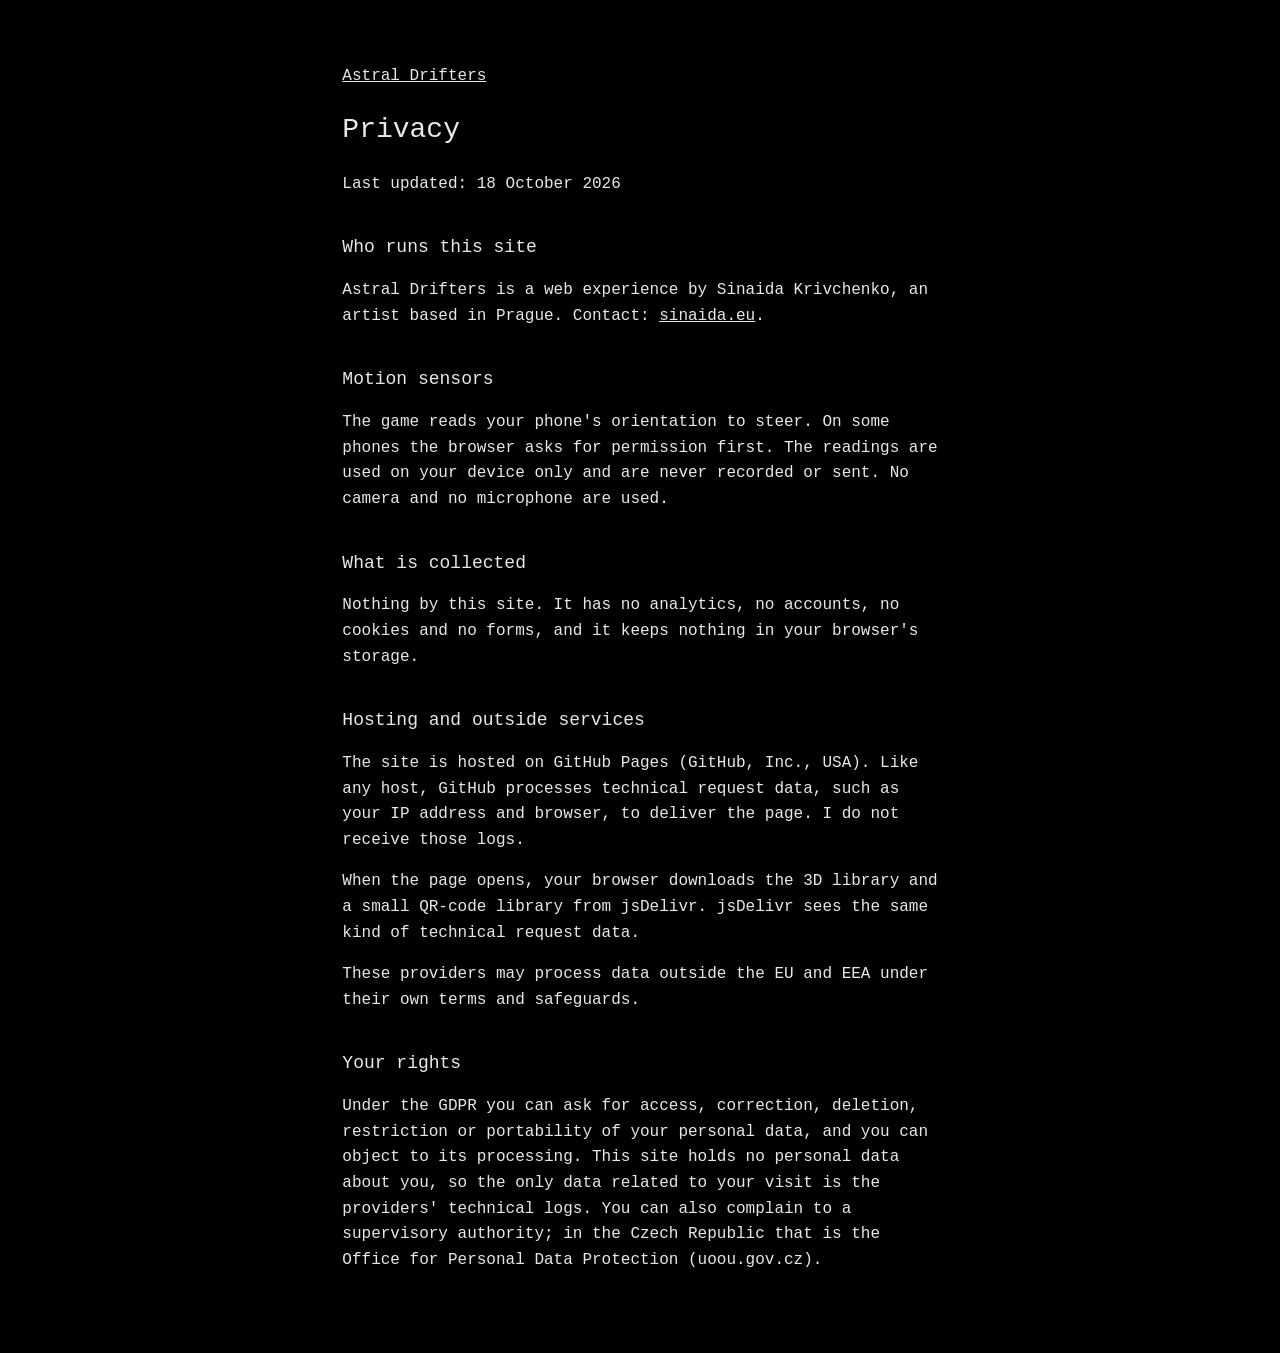
==== privacy.html @ 86377d30 "Release 26.10.18 Co-Authored-By: Claude Opus 5.5 <noreply@anthropic.com>" ====
<!doctype html>
<html lang="en">
<head>
  <meta charset="UTF-8">
  <meta name="viewport" content="width=device-width, initial-scale=1.0">
  <title>Privacy | Astral Drifters</title>
  <meta name="description" content="Privacy policy for Astral Drifters, a web experience by Sinaida Krivchenko.">
  <link rel="canonical" href="https://sinaida-space.github.io/astral-drifters/privacy.html">
  <style>
    html, body { margin: 0; background: #000; color: #e8e8e8; }
    main { max-width: 62ch; margin: 0 auto; padding: 48px 16px 64px; font-family: 'Geist Pixel', ui-monospace, monospace; line-height: 1.6; }
    h1 { font-size: 28px; font-weight: 400; } h2 { font-size: 18px; font-weight: 400; margin-top: 2em; }
    a { color: inherit; }
  </style>
</head>
<body>
  <main>
    <p><a href="./">Astral Drifters</a></p>
    <h1>Privacy</h1>
    <p>Last updated: 18 October 2026</p>

    <h2>Who runs this site</h2>
    <p>Astral Drifters is a web experience by Sinaida Krivchenko, an artist based in Prague. Contact: <a href="https://sinaida.eu/">sinaida.eu</a>.</p>

    <h2>Motion sensors</h2>
    <p>The game reads your phone's orientation to steer. On some phones the browser asks for permission first. The readings are used on your device only and are never recorded or sent. No camera and no microphone are used.</p>

    <h2>What is collected</h2>
    <p>Nothing by this site. It has no analytics, no accounts, no cookies and no forms, and it keeps nothing in your browser's storage.</p>

    <h2>Hosting and outside services</h2>
    <p>The site is hosted on GitHub Pages (GitHub, Inc., USA). Like any host, GitHub processes technical request data, such as your IP address and browser, to deliver the page. I do not receive those logs.</p>
    <p>When the page opens, your browser downloads the 3D library and a small QR-code library from jsDelivr. jsDelivr sees the same kind of technical request data.</p>
    <p>These providers may process data outside the EU and EEA under their own terms and safeguards.</p>

    <h2>Your rights</h2>
    <p>Under the GDPR you can ask for access, correction, deletion, restriction or portability of your personal data, and you can object to its processing. This site holds no personal data about you, so the only data related to your visit is the providers' technical logs. You can also complain to a supervisory authority; in the Czech Republic that is the Office for Personal Data Protection (uoou.gov.cz).</p>
  </main>
</body>
</html>
<!-- Je suis le spectre d'une rose que tu portais hier au bal. -->
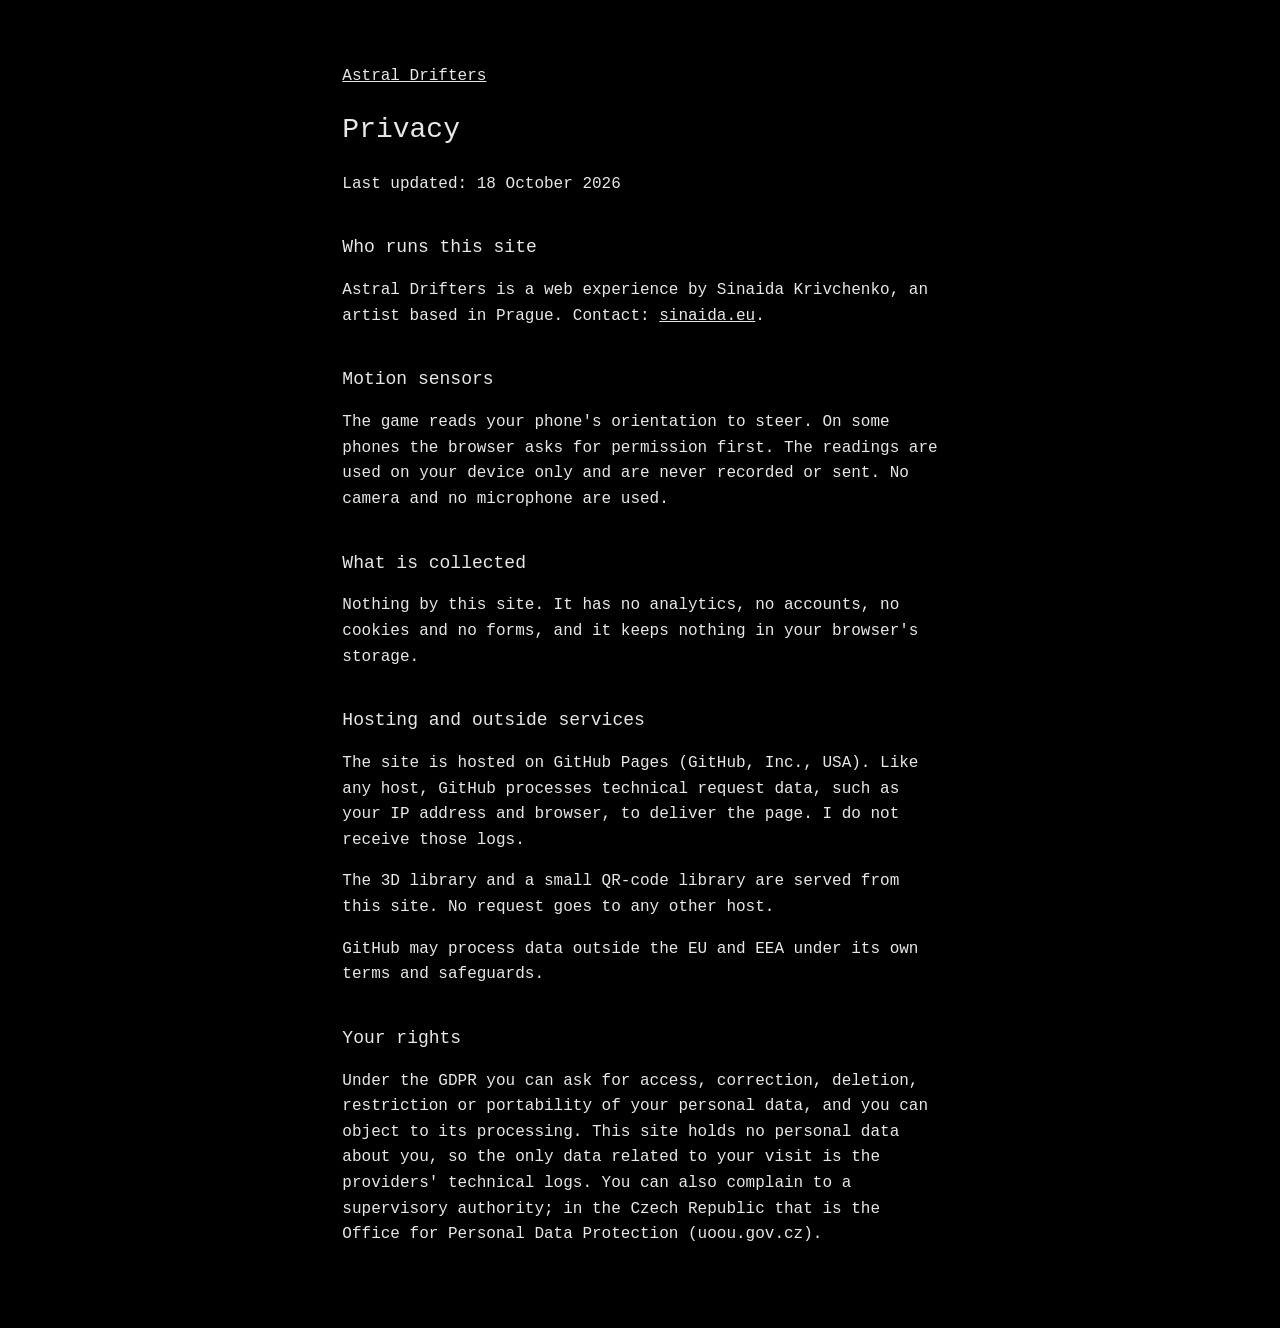
==== commit 4aebd738: "Release 26.11.07.01 Co-Authored-By: Claude Opus 5.5 <noreply@anthropic.com>" ====
--- a/privacy.html
+++ b/privacy.html
@@ -3,6 +3,8 @@
 <head>
   <meta charset="UTF-8">
   <meta name="viewport" content="width=device-width, initial-scale=1.0">
+  <meta http-equiv="Content-Security-Policy" content="default-src 'none'; script-src 'self'; style-src 'self' 'unsafe-inline'; img-src 'self' data: blob:; font-src 'self'; media-src 'self' blob:; connect-src 'self' ; worker-src 'self' blob:; manifest-src 'self'; object-src 'none'; base-uri 'none'; form-action 'none'">
+  <meta name="referrer" content="strict-origin-when-cross-origin">
   <title>Privacy | Astral Drifters</title>
   <meta name="description" content="Privacy policy for Astral Drifters, a web experience by Sinaida Krivchenko.">
   <link rel="canonical" href="https://sinaida-space.github.io/astral-drifters/privacy.html">
@@ -30,8 +32,8 @@
 
     <h2>Hosting and outside services</h2>
     <p>The site is hosted on GitHub Pages (GitHub, Inc., USA). Like any host, GitHub processes technical request data, such as your IP address and browser, to deliver the page. I do not receive those logs.</p>
-    <p>When the page opens, your browser downloads the 3D library and a small QR-code library from jsDelivr. jsDelivr sees the same kind of technical request data.</p>
-    <p>These providers may process data outside the EU and EEA under their own terms and safeguards.</p>
+    <p>The 3D library and a small QR-code library are served from this site. No request goes to any other host.</p>
+    <p>GitHub may process data outside the EU and EEA under its own terms and safeguards.</p>
 
     <h2>Your rights</h2>
     <p>Under the GDPR you can ask for access, correction, deletion, restriction or portability of your personal data, and you can object to its processing. This site holds no personal data about you, so the only data related to your visit is the providers' technical logs. You can also complain to a supervisory authority; in the Czech Republic that is the Office for Personal Data Protection (uoou.gov.cz).</p>
